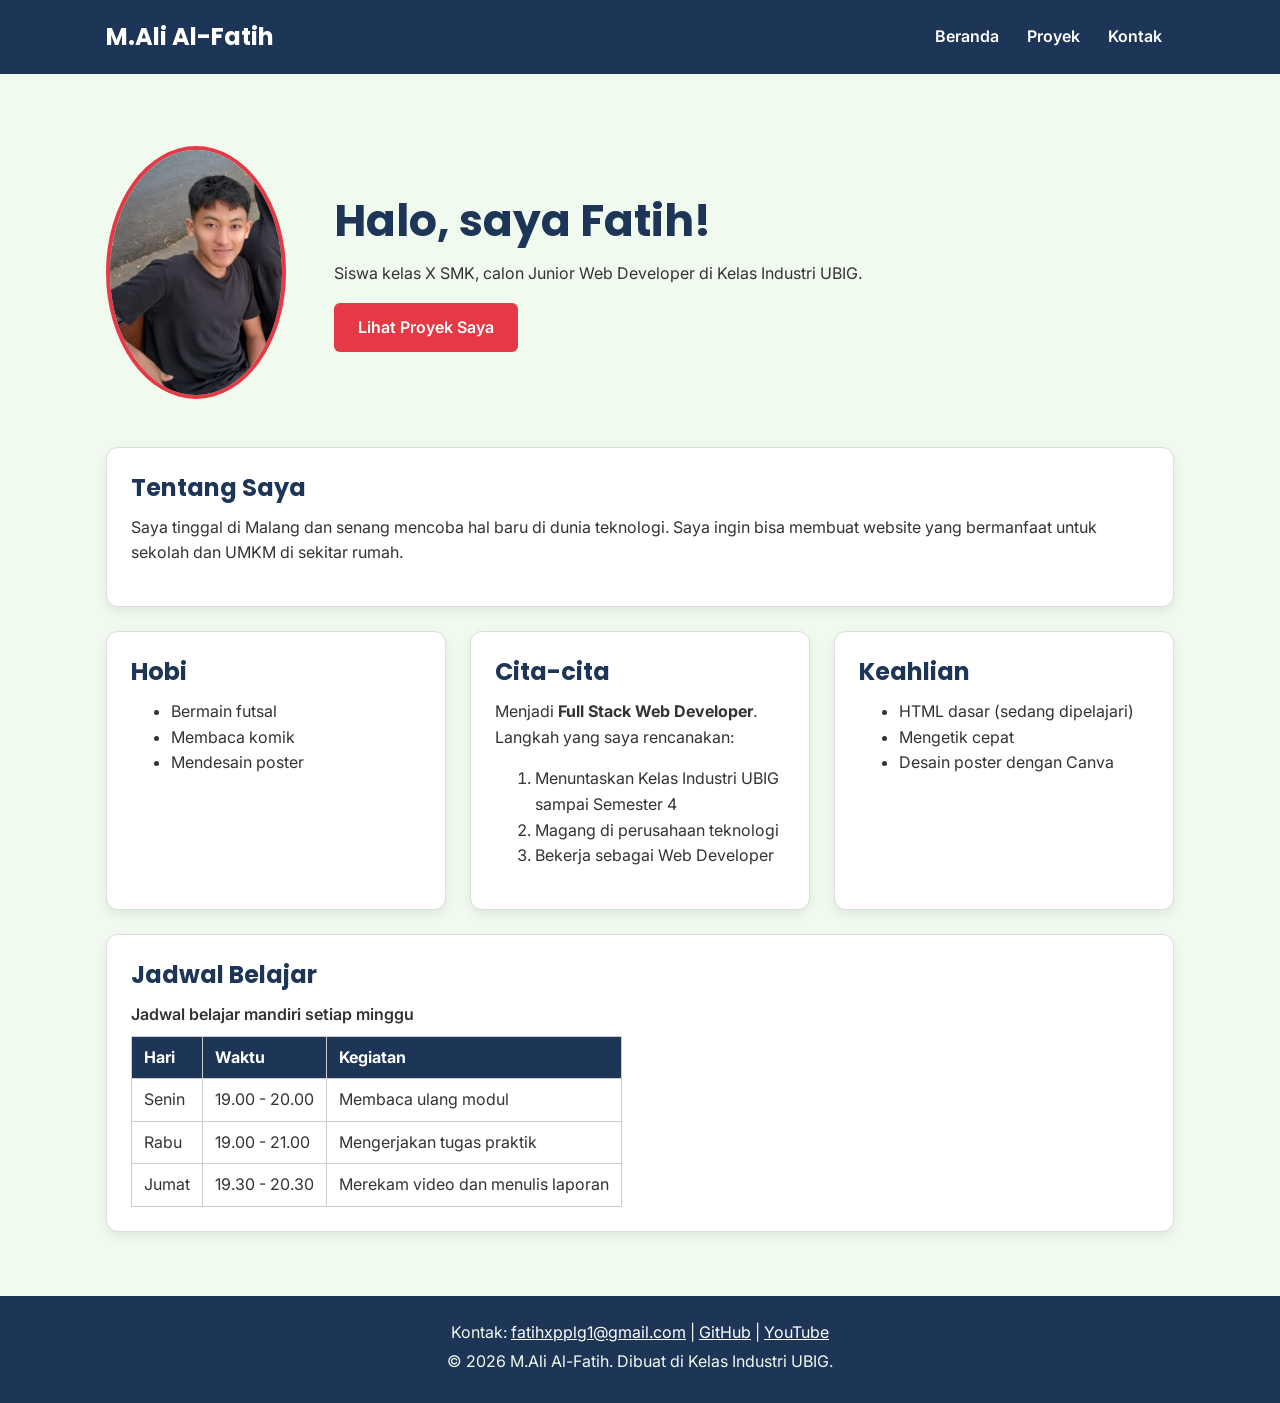
==== index.html @ ec4438b0 "feat: menambahkan html pertama" ====
<!DOCTYPE html>
<html lang="id">
<head>
  <meta charset="UTF-8">
  <meta name="viewport" content="width=device-width, initial-scale=1.0">
  <title>M.Ali Al-Fatih | Beranda</title>
  <link rel="preconnect" href="https://fonts.googleapis.com">
  <link rel="preconnect" href="https://fonts.gstatic.com" crossorigin>
  <link href="https://fonts.googleapis.com/css2?family=Inter:wght@400;600&family=Poppins:wght@600;700&display=swap" rel="stylesheet">
  <link rel="stylesheet" href="css/style.css">
</head>
<body>
  <header>
    <div class="container navbar">
      <h1>M.Ali Al-Fatih</h1>
      <nav class="menu-laptop">
        <ul>
          <li><a href="index.html">Beranda</a></li>
          <li><a href="proyek.html">Proyek</a></li>
          <li><a href="kontak.html">Kontak</a></li>
        </ul>
      </nav>
      <!-- Tantangan: menu ponsel yang bisa dibuka-tutup -->
      <details class="menu-ponsel">
        <summary>Menu</summary>
        <nav>
          <ul>
            <li><a href="index.html">Beranda</a></li>
            <li><a href="proyek.html">Proyek</a></li>
            <li><a href="kontak.html">Kontak</a></li>
          </ul>
        </nav>
      </details>
    </div>
  </header>

  <main>
    <div class="container">
      <section class="hero">
        <img src="img/foto-profil.png" alt="Foto profil Andi Pratama" width="180">
        <div>
          <h2>Halo, saya Fatih!</h2>
          <p>Siswa kelas X SMK, calon Junior Web Developer di Kelas Industri UBIG.</p>
          <a href="proyek.html" class="tombol">Lihat Proyek Saya</a>
        </div>
      </section>

      <section class="kartu">
        <h2>Tentang Saya</h2>
        <p>Saya tinggal di Malang dan senang mencoba hal baru di dunia teknologi. Saya ingin bisa membuat website yang bermanfaat untuk sekolah dan UMKM di sekitar rumah.</p>
      </section>

      <div class="daftar-kartu">
        <section class="kartu">
          <h2>Hobi</h2>
          <ul>
            <li>Bermain futsal</li>
            <li>Membaca komik</li>
            <li>Mendesain poster</li>
          </ul>
        </section>

        <section class="kartu">
          <h2>Cita-cita</h2>
          <p>Menjadi <strong>Full Stack Web Developer</strong>. Langkah yang saya rencanakan:</p>
          <ol>
            <li>Menuntaskan Kelas Industri UBIG sampai Semester 4</li>
            <li>Magang di perusahaan teknologi</li>
            <li>Bekerja sebagai Web Developer</li>
          </ol>
        </section>

        <section class="kartu">
          <h2>Keahlian</h2>
          <ul>
            <li>HTML dasar (sedang dipelajari)</li>
            <li>Mengetik cepat</li>
            <li>Desain poster dengan Canva</li>
          </ul>
        </section>
      </div>

      <section class="kartu">
        <h2>Jadwal Belajar</h2>
        <table>
          <caption>Jadwal belajar mandiri setiap minggu</caption>
          <thead>
            <tr>
              <th>Hari</th>
              <th>Waktu</th>
              <th>Kegiatan</th>
            </tr>
          </thead>
          <tbody>
            <tr>
              <td>Senin</td>
              <td>19.00 - 20.00</td>
              <td>Membaca ulang modul</td>
            </tr>
            <tr>
              <td>Rabu</td>
              <td>19.00 - 21.00</td>
              <td>Mengerjakan tugas praktik</td>
            </tr>
            <tr>
              <td>Jumat</td>
              <td>19.30 - 20.30</td>
              <td>Merekam video dan menulis laporan</td>
            </tr>
          </tbody>
        </table>
      </section>
    </div>
  </main>

  <footer>
    <p>Kontak: <a href="mailto:fatihxpplg1@gmail.com">fatihxpplg1@gmail.com</a> |
      <a href="https://github.com/" target="_blank">GitHub</a> |
      <a href="https://www.youtube.com/" target="_blank">YouTube</a></p>
    <p>&copy; 2026 M.Ali Al-Fatih. Dibuat di Kelas Industri UBIG.</p>
  </footer>
</body>
</html>
---- css/style.css ----
/* Gaya portofolio Andi Pratama
   Palet: #1D3557 (utama), #E63946 (aksen), #F1FAEE (latar)
   Huruf: Poppins (judul), Inter (isi)
   Tata letak: mobile first, titik ubah 768px (tablet) dan 1024px (laptop) */

/* 1. Reset */
* {
  box-sizing: border-box;
  margin: 0;
}

img {
  max-width: 100%;
  height: auto;
}

/* 2. Dasar halaman: warna dan huruf */
body {
  font-family: "Inter", Arial, sans-serif;
  font-size: 1rem;
  line-height: 1.6;
  color: #333333;
  background-color: #F1FAEE;
}

h1, h2, h3 {
  font-family: "Poppins", Arial, sans-serif;
  color: #1D3557;
  line-height: 1.3;
}

h2 {
  margin-bottom: 0.75rem;
}

p, ul, ol {
  margin-bottom: 1rem;
}

a {
  color: #E63946;
}

/* 3. Wadah, header, dan menu */
.container {
  max-width: 1100px;
  margin: 0 auto;
  padding: 0 1rem;
}

header {
  background-color: #1D3557;
  color: #FFFFFF;
  padding: 1rem 0;
}

header h1 {
  color: #FFFFFF;
  font-size: 1.5rem;
}

.navbar {
  display: flex;
  flex-wrap: wrap;
  justify-content: space-between;
  align-items: center;
  gap: 0.5rem;
}

nav ul {
  display: flex;
  gap: 0.25rem;
  padding: 0;
  margin: 0;
  list-style: none;
}

nav a {
  display: inline-block;
  padding: 0.5rem 0.75rem;
  border-radius: 6px;
  color: #FFFFFF;
  font-weight: 600;
  text-decoration: none;
}

/* Tantangan: menu ponsel buka-tutup dengan details */
.menu-laptop {
  display: none;
}

.menu-ponsel summary {
  padding: 0.5rem 0.75rem;
  border: 1px solid #FFFFFF;
  border-radius: 6px;
  font-weight: 600;
  cursor: pointer;
}

.menu-ponsel ul {
  flex-direction: column;
  margin-top: 0.5rem;
}

/* 4. Isi utama, hero, dan kartu */
main {
  padding: 1.5rem 0;
}

.hero {
  display: flex;
  flex-direction: column;
  align-items: center;
  gap: 1.5rem;
  padding: 1rem 0 2rem;
  text-align: center;
}

.hero img {
  border: 4px solid #E63946;
  border-radius: 50%;
}

.hero h2 {
  font-size: 2rem;
}

.tombol {
  display: inline-block;
  padding: 0.75rem 1.5rem;
  border-radius: 6px;
  background-color: #E63946;
  color: #FFFFFF;
  font-weight: 600;
  text-decoration: none;
}

.kartu {
  background-color: #FFFFFF;
  padding: 1rem;
  margin-bottom: 1.5rem;
  border: 1px solid #DDDDDD;
  border-radius: 12px;
  box-shadow: 0 4px 12px rgba(0, 0, 0, 0.08);
}

.daftar-kartu {
  display: flex;
  flex-wrap: wrap;
  gap: 1.5rem;
  margin-bottom: 1.5rem;
}

.daftar-kartu .kartu {
  flex: 1 1 280px;
  margin-bottom: 0;
}

article img {
  border-radius: 8px;
  border: 1px solid #DDDDDD;
}

/* 5. Tabel */
table {
  border-collapse: collapse;
}

caption {
  font-weight: 600;
  text-align: left;
  margin-bottom: 0.5rem;
}

th, td {
  border: 1px solid #CCCCCC;
  padding: 0.5rem 0.75rem;
  text-align: left;
}

th {
  background-color: #1D3557;
  color: #FFFFFF;
}

/* 6. Form */
label {
  font-weight: 600;
}

input, select, textarea {
  width: 100%;
  max-width: 22rem;
  padding: 0.6rem;
  margin-top: 0.25rem;
  border: 1px solid #CCCCCC;
  border-radius: 6px;
  font-family: inherit;
  font-size: 1rem;
}

button {
  padding: 0.75rem 1.5rem;
  border: none;
  border-radius: 6px;
  background-color: #E63946;
  color: #FFFFFF;
  font-family: inherit;
  font-size: 1rem;
  font-weight: 600;
  cursor: pointer;
}

/* 7. Footer */
footer {
  background-color: #1D3557;
  color: #F1FAEE;
  text-align: center;
  padding: 1.5rem;
}

footer p {
  margin-bottom: 0.25rem;
}

footer a {
  color: #FFFFFF;
}

/* 8. Tablet: lebar layar 768px ke atas */
@media (min-width: 768px) {
  .menu-laptop {
    display: block;
  }

  .menu-ponsel {
    display: none;
  }

  .hero {
    flex-direction: row;
    padding: 2rem 0 3rem;
    text-align: left;
  }

  .kartu {
    padding: 1.5rem;
  }
}

/* 9. Laptop: lebar layar 1024px ke atas */
@media (min-width: 1024px) {
  main {
    padding: 2.5rem 0;
  }

  .hero {
    gap: 3rem;
  }

  .hero h2 {
    font-size: 2.75rem;
  }
}
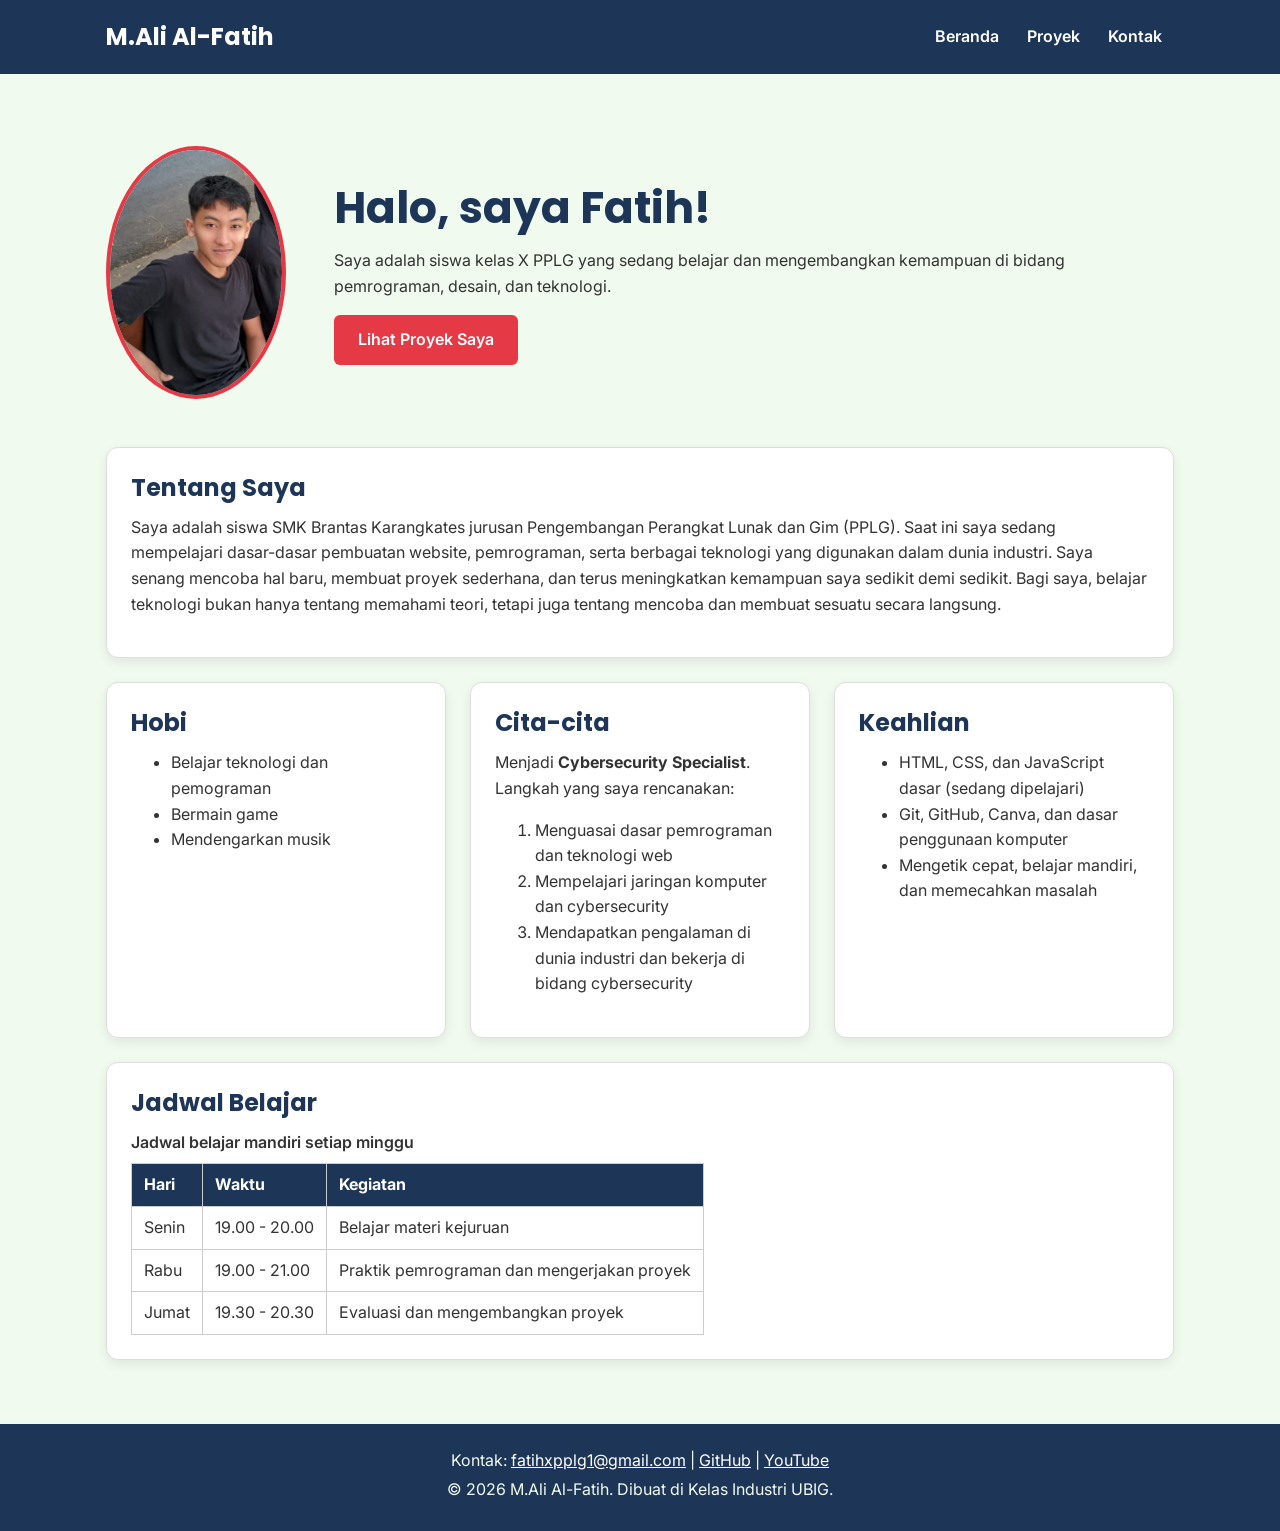
==== commit aa89e21d: "update halaman html" ====
--- a/index.html
+++ b/index.html
@@ -37,45 +37,47 @@
   <main>
     <div class="container">
       <section class="hero">
-        <img src="img/foto-profil.png" alt="Foto profil Andi Pratama" width="180">
+        <img src="img/foto-profil.png" alt="Foto profil M.Ali Al-Fatih" width="180">
         <div>
           <h2>Halo, saya Fatih!</h2>
-          <p>Siswa kelas X SMK, calon Junior Web Developer di Kelas Industri UBIG.</p>
+          <p>Saya adalah siswa kelas X PPLG yang sedang belajar dan mengembangkan kemampuan di bidang pemrograman, desain, dan teknologi.</p>
           <a href="proyek.html" class="tombol">Lihat Proyek Saya</a>
         </div>
       </section>
 
       <section class="kartu">
         <h2>Tentang Saya</h2>
-        <p>Saya tinggal di Malang dan senang mencoba hal baru di dunia teknologi. Saya ingin bisa membuat website yang bermanfaat untuk sekolah dan UMKM di sekitar rumah.</p>
+        <p>Saya adalah siswa SMK Brantas Karangkates jurusan Pengembangan Perangkat Lunak dan Gim (PPLG). Saat ini saya sedang mempelajari dasar-dasar pembuatan website, pemrograman, serta berbagai teknologi yang digunakan dalam dunia industri.
+
+Saya senang mencoba hal baru, membuat proyek sederhana, dan terus meningkatkan kemampuan saya sedikit demi sedikit. Bagi saya, belajar teknologi bukan hanya tentang memahami teori, tetapi juga tentang mencoba dan membuat sesuatu secara langsung.</p>
       </section>
 
       <div class="daftar-kartu">
         <section class="kartu">
           <h2>Hobi</h2>
           <ul>
-            <li>Bermain futsal</li>
-            <li>Membaca komik</li>
-            <li>Mendesain poster</li>
+            <li>Belajar teknologi dan pemograman</li>
+            <li>Bermain game </li>
+            <li>Mendengarkan musik</li>
           </ul>
         </section>
 
         <section class="kartu">
           <h2>Cita-cita</h2>
-          <p>Menjadi <strong>Full Stack Web Developer</strong>. Langkah yang saya rencanakan:</p>
+          <p>Menjadi <strong>Cybersecurity Specialist</strong>. Langkah yang saya rencanakan:</p>
           <ol>
-            <li>Menuntaskan Kelas Industri UBIG sampai Semester 4</li>
-            <li>Magang di perusahaan teknologi</li>
-            <li>Bekerja sebagai Web Developer</li>
+            <li>Menguasai dasar pemrograman dan teknologi web</li>
+            <li>Mempelajari jaringan komputer dan cybersecurity</li>
+            <li>Mendapatkan pengalaman di dunia industri dan bekerja di bidang cybersecurity</li>
           </ol>
         </section>
 
         <section class="kartu">
           <h2>Keahlian</h2>
           <ul>
-            <li>HTML dasar (sedang dipelajari)</li>
-            <li>Mengetik cepat</li>
-            <li>Desain poster dengan Canva</li>
+            <li> HTML, CSS, dan JavaScript dasar (sedang dipelajari)</li>
+            <li>Git, GitHub, Canva, dan dasar penggunaan komputer</li>
+            <li>Mengetik cepat, belajar mandiri, dan memecahkan masalah</li>
           </ul>
         </section>
       </div>
@@ -95,17 +97,19 @@
             <tr>
               <td>Senin</td>
               <td>19.00 - 20.00</td>
-              <td>Membaca ulang modul</td>
+              <td>Belajar materi kejuruan</td>
             </tr>
             <tr>
               <td>Rabu</td>
               <td>19.00 - 21.00</td>
-              <td>Mengerjakan tugas praktik</td>
+              <td>Praktik pemrograman dan mengerjakan proyek</td>
             </tr>
             <tr>
               <td>Jumat</td>
               <td>19.30 - 20.30</td>
-              <td>Merekam video dan menulis laporan</td>
+              <td>Evaluasi dan mengembangkan proyek
+
+</td>
             </tr>
           </tbody>
         </table>
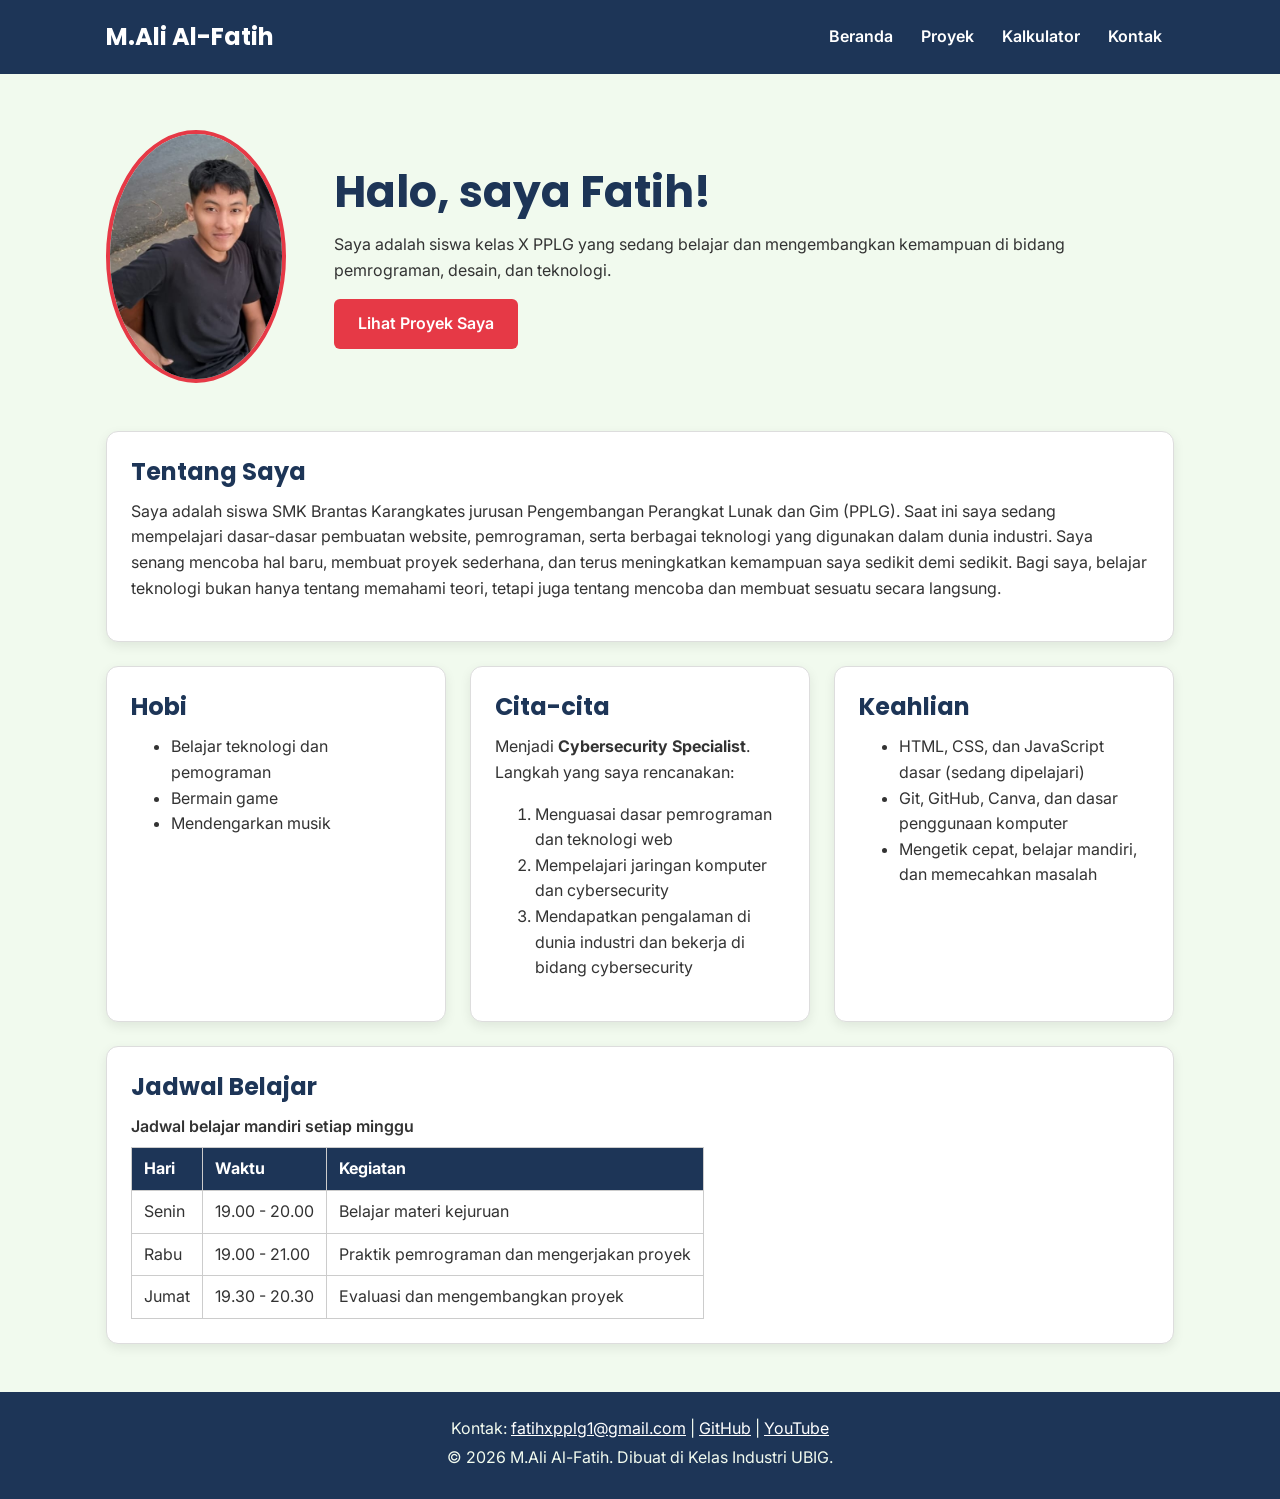
==== commit 93469fe7: "feat: update project" ====
--- a/index.html
+++ b/index.html
@@ -8,6 +8,9 @@
   <link rel="preconnect" href="https://fonts.gstatic.com" crossorigin>
   <link href="https://fonts.googleapis.com/css2?family=Inter:wght@400;600&family=Poppins:wght@600;700&display=swap" rel="stylesheet">
   <link rel="stylesheet" href="css/style.css">
+  <script src="js/latihan.js" defer></script>
+  <script src="js/logika.js" defer></script>
+  <script src="js/main.js" defer></script>
 </head>
 <body>
   <header>
@@ -17,6 +20,7 @@
         <ul>
           <li><a href="index.html">Beranda</a></li>
           <li><a href="proyek.html">Proyek</a></li>
+          <li><a href="kalkulator.html">Kalkulator</a></li>
           <li><a href="kontak.html">Kontak</a></li>
         </ul>
       </nav>
@@ -27,6 +31,7 @@
           <ul>
             <li><a href="index.html">Beranda</a></li>
             <li><a href="proyek.html">Proyek</a></li>
+            <li><a href="kalkulator.html">Kalkulator</a></li>
             <li><a href="kontak.html">Kontak</a></li>
           </ul>
         </nav>
@@ -119,8 +124,8 @@
 
   <footer>
     <p>Kontak: <a href="mailto:fatihxpplg1@gmail.com">fatihxpplg1@gmail.com</a> |
-      <a href="https://github.com/" target="_blank">GitHub</a> |
-      <a href="https://www.youtube.com/" target="_blank">YouTube</a></p>
+      <a href="https://github.com/fatih4710" target="_blank">GitHub</a> |
+      <a href="https://www.youtube.com/channel/UCp1tP5fYwFBVt3Q3WwWPWyw" target="_blank">YouTube</a></p>
     <p>&copy; 2026 M.Ali Al-Fatih. Dibuat di Kelas Industri UBIG.</p>
   </footer>
 </body>
--- a/css/style.css
+++ b/css/style.css
@@ -262,3 +262,14 @@
     font-size: 2.75rem;
   }
 }
+body {
+
+  min-height: 100vh;
+  display: flex;
+  flex-direction: column;
+}
+
+main {
+  flex: 1;
+  padding: 1.5rem 0;
+}
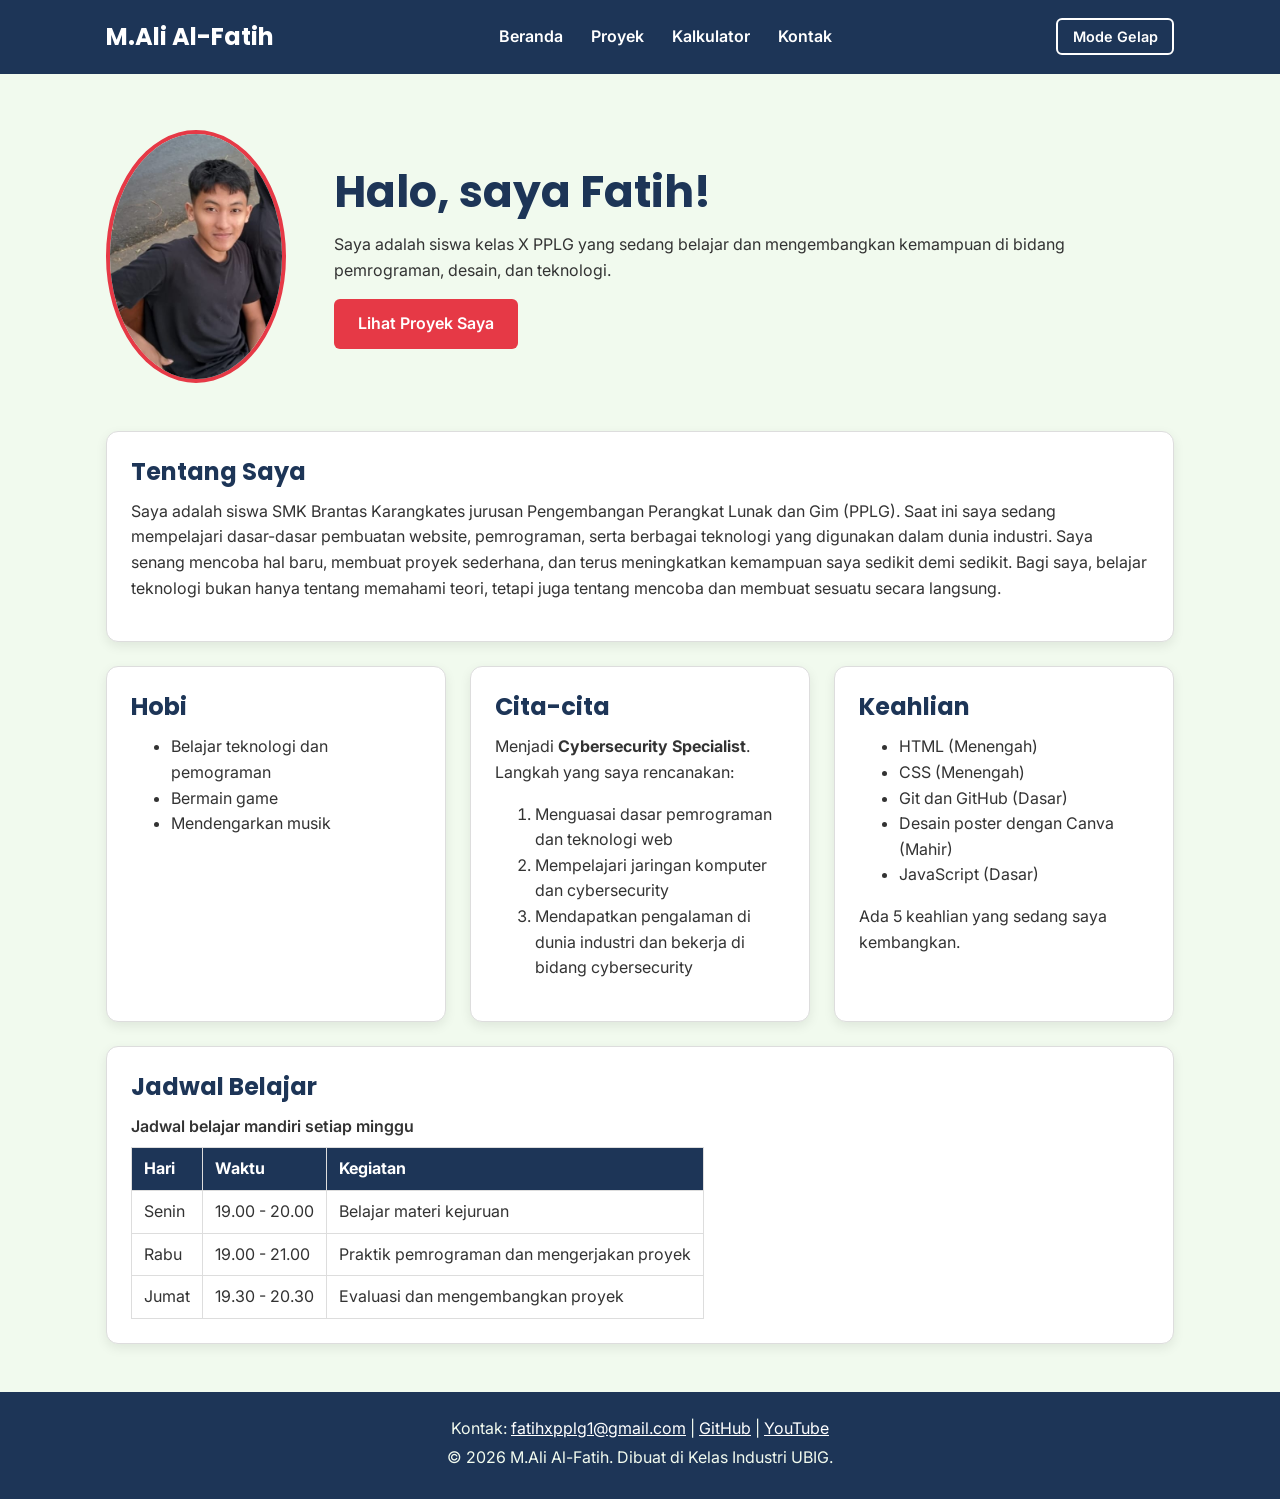
==== commit a65b1fb2: "feat: complete module 7" ====
--- a/index.html
+++ b/index.html
@@ -8,9 +8,9 @@
   <link rel="preconnect" href="https://fonts.gstatic.com" crossorigin>
   <link href="https://fonts.googleapis.com/css2?family=Inter:wght@400;600&family=Poppins:wght@600;700&display=swap" rel="stylesheet">
   <link rel="stylesheet" href="css/style.css">
-  <script src="js/latihan.js" defer></script>
-  <script src="js/logika.js" defer></script>
   <script src="js/main.js" defer></script>
+     <script src="js/logika.js" defer></script>
+     <script src="js/latihan.js" defer></script>
 </head>
 <body>
   <header>
@@ -24,6 +24,7 @@
           <li><a href="kontak.html">Kontak</a></li>
         </ul>
       </nav>
+      <button type="button" id="tombol-tema" class="tombol-tema">Mode Gelap</button>
       <!-- Tantangan: menu ponsel yang bisa dibuka-tutup -->
       <details class="menu-ponsel">
         <summary>Menu</summary>
@@ -79,11 +80,8 @@
 
         <section class="kartu">
           <h2>Keahlian</h2>
-          <ul>
-            <li> HTML, CSS, dan JavaScript dasar (sedang dipelajari)</li>
-            <li>Git, GitHub, Canva, dan dasar penggunaan komputer</li>
-            <li>Mengetik cepat, belajar mandiri, dan memecahkan masalah</li>
-          </ul>
+          <ul id="daftar-skill"></ul>
+          <p id="jumlah-skill"></p>
         </section>
       </div>
 
@@ -112,9 +110,7 @@
             <tr>
               <td>Jumat</td>
               <td>19.30 - 20.30</td>
-              <td>Evaluasi dan mengembangkan proyek
-
-</td>
+              <td>Evaluasi dan mengembangkan proyek</td>
             </tr>
           </tbody>
         </table>
@@ -129,7 +125,4 @@
     <p>&copy; 2026 M.Ali Al-Fatih. Dibuat di Kelas Industri UBIG.</p>
   </footer>
 </body>
-</html>
-
-
- 
+</html>
--- a/css/style.css
+++ b/css/style.css
@@ -272,4 +272,105 @@
 main {
   flex: 1;
   padding: 1.5rem 0;
+}/* ==========================================================
+   TAMBAHAN MODUL 7 - tempel di PALING BAWAH css/style.css
+   ========================================================== */
+
+/* 2. Variabel warna tema terang */
+:root {
+  --warna-utama: #1D3557;
+  --warna-judul: #1D3557;
+  --warna-aksen: #E63946;
+  --warna-tautan: #E63946;
+  --warna-latar: #F1FAEE;
+  --warna-teks: #333333;
+  --warna-kartu: #FFFFFF;
+  --warna-garis: #DDDDDD;
+}
+
+/* Warna yang berubah saat tema gelap memakai variabel */
+body {
+  background-color: var(--warna-latar);
+  color: var(--warna-teks);
+}
+
+h1, h2, h3 {
+  color: var(--warna-judul);
+}
+
+a {
+  color: var(--warna-tautan);
+}
+
+header, footer, th {
+  background-color: var(--warna-utama);
+}
+
+.kartu {
+  background-color: var(--warna-kartu);
+  border-color: var(--warna-garis);
+}
+
+article img, th, td, input, select, textarea {
+  border-color: var(--warna-garis);
+}
+
+/* 6. Isian form mengikuti tema dan teks penghitung */
+input, select, textarea {
+  background-color: var(--warna-kartu);
+  color: var(--warna-teks);
+}
+
+.keterangan {
+  font-size: 0.875rem;
+}
+
+/* 10. Tombol tema, filter, dan label kategori */
+.tombol-tema {
+  padding: 0.5rem 0.9rem;
+  border: 2px solid #FFFFFF;
+  background-color: transparent;
+  font-size: 0.9rem;
+}
+
+.filter {
+  display: flex;
+  flex-wrap: wrap;
+  gap: 0.5rem;
+  margin-bottom: 1rem;
+}
+
+.tombol-filter {
+  padding: 0.5rem 1rem;
+  border: 2px solid var(--warna-garis);
+  background-color: var(--warna-kartu);
+  color: var(--warna-judul);
+}
+
+.tombol-filter.aktif {
+  background-color: var(--warna-aksen);
+  border-color: var(--warna-aksen);
+  color: #FFFFFF;
+}
+
+.label {
+  display: inline-block;
+  padding: 0.1rem 0.6rem;
+  margin-bottom: 0.5rem;
+  border-radius: 999px;
+  background-color: var(--warna-latar);
+  color: var(--warna-judul);
+  font-size: 0.85rem;
+  font-weight: 600;
+}
+
+/* 11. Tema gelap: isi variabel diganti saat body memiliki class gelap */
+body.gelap {
+  --warna-utama: #0B1526;
+  --warna-judul: #A8DADC;
+  --warna-tautan: #FF8A8A;
+  --warna-latar: #121A24;
+  --warna-teks: #E3E8EE;
+  --warna-kartu: #1C2836;
+  --warna-garis: #34465A;
 }
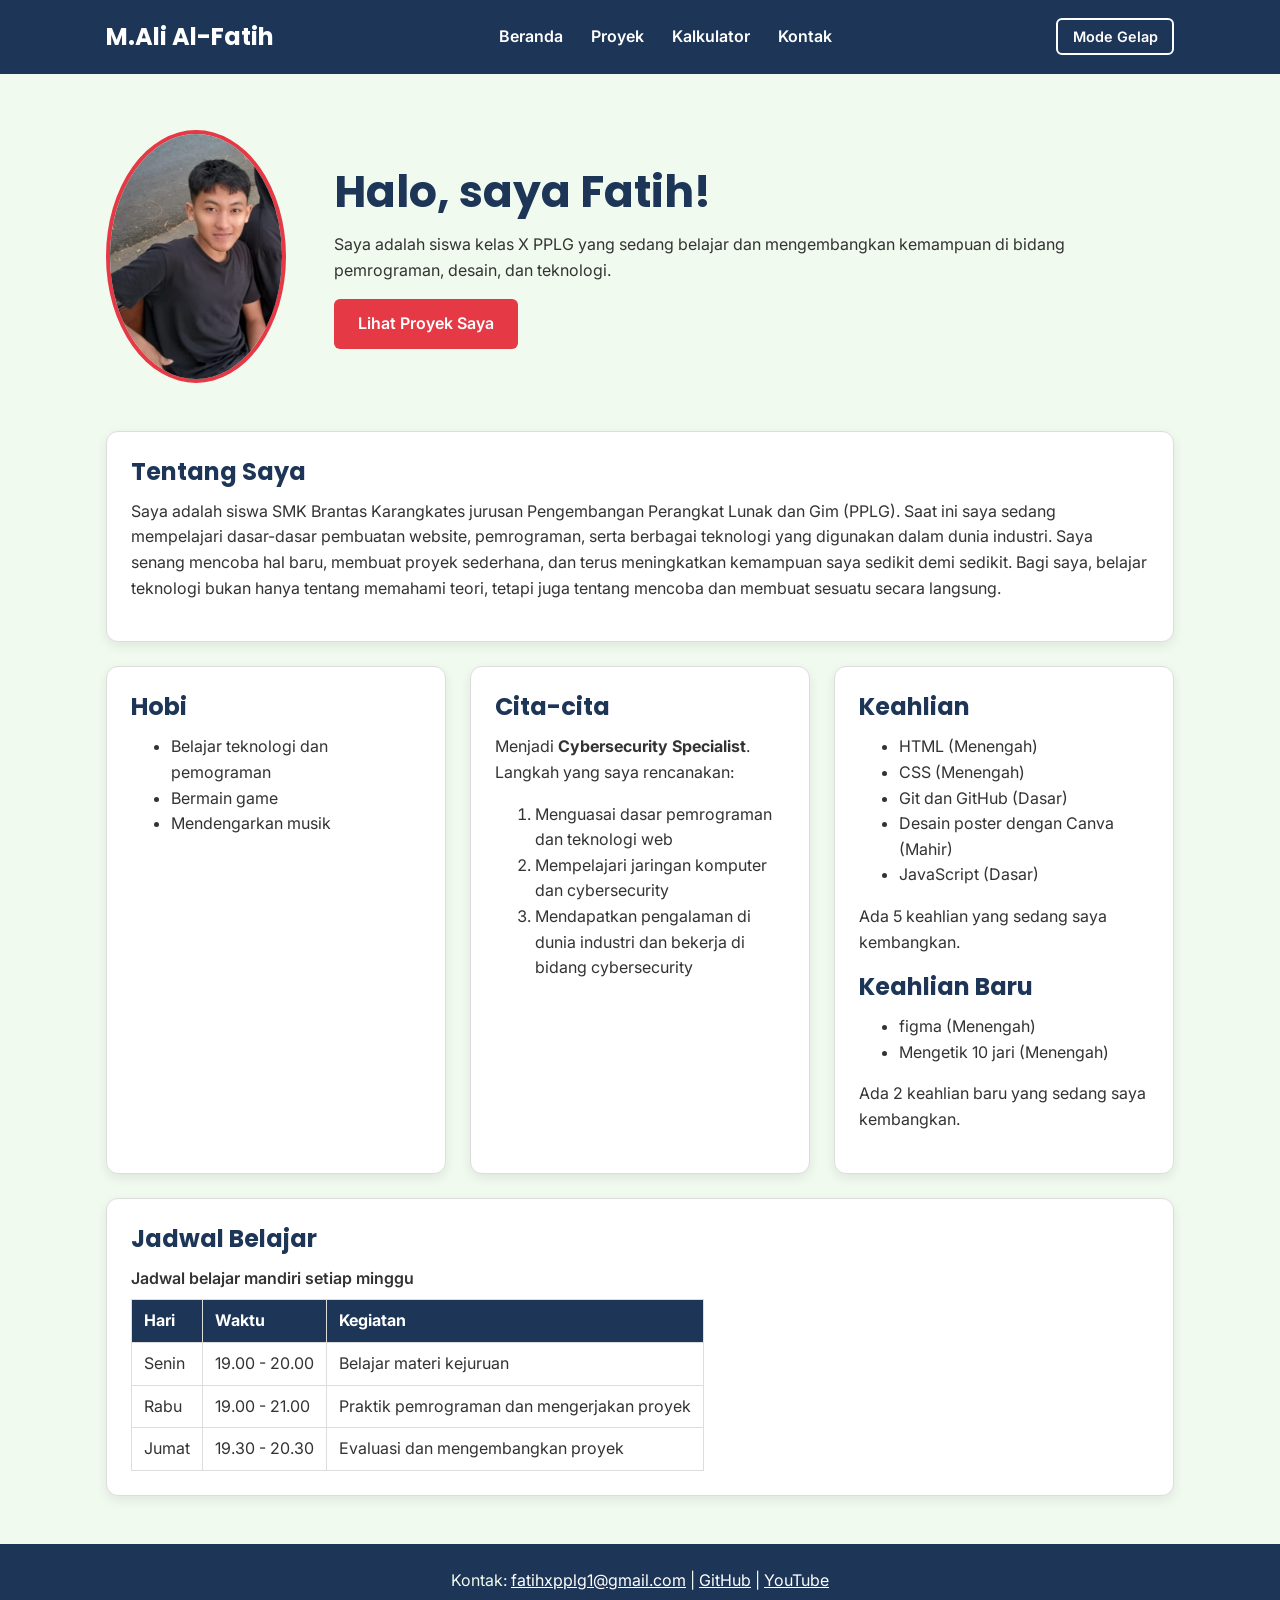
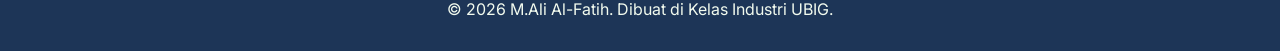
==== commit 19b25090: "feat: uji peaktik paket A tambah keahlihan dan sudah di-push" ====
--- a/index.html
+++ b/index.html
@@ -82,6 +82,10 @@
           <h2>Keahlian</h2>
           <ul id="daftar-skill"></ul>
           <p id="jumlah-skill"></p>
+          <h2>Keahlian Baru</h2>
+          <ul id="daftar-skill-baru"></ul>
+          <p id="jumlah-skill-baru"></p>
+          
         </section>
       </div>
 
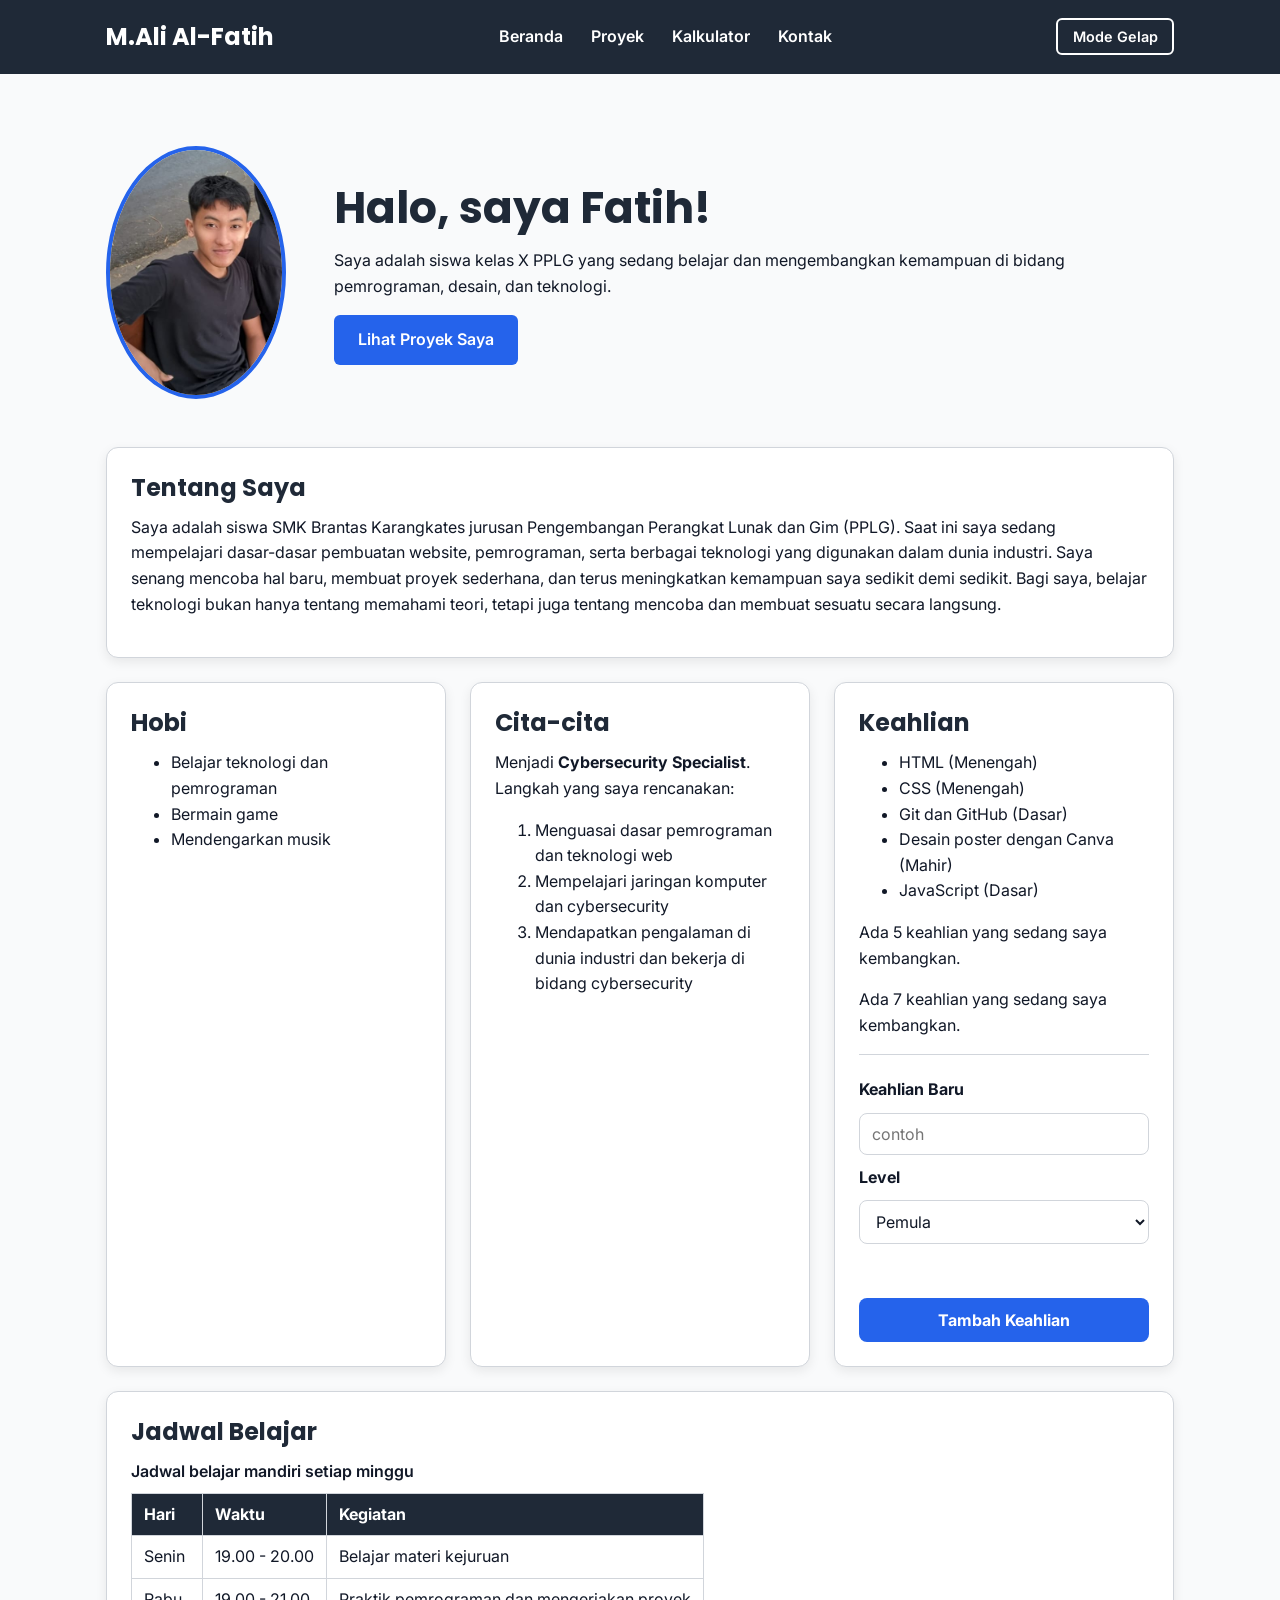
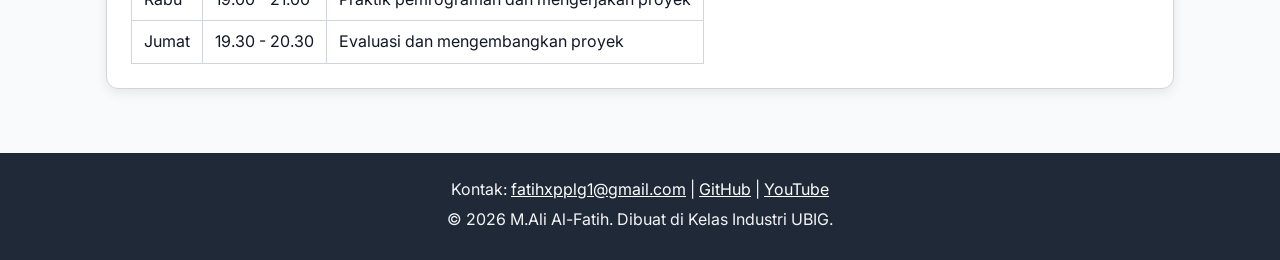
==== commit 5d021817: "fix: perbaiki navigasi, form keahlian, dan palet warna Closes #1" ====
--- a/index.html
+++ b/index.html
@@ -30,7 +30,7 @@
         <summary>Menu</summary>
         <nav>
           <ul>
-            <li><a href="index.html">Beranda</a></li>
+            <li><a href="index.html"class="active">Beranda</a></li>
             <li><a href="proyek.html">Proyek</a></li>
             <li><a href="kalkulator.html">Kalkulator</a></li>
             <li><a href="kontak.html">Kontak</a></li>
@@ -62,7 +62,7 @@
         <section class="kartu">
           <h2>Hobi</h2>
           <ul>
-            <li>Belajar teknologi dan pemograman</li>
+            <li>Belajar teknologi dan pemrograman</li>
             <li>Bermain game </li>
             <li>Mendengarkan musik</li>
           </ul>
@@ -82,10 +82,26 @@
           <h2>Keahlian</h2>
           <ul id="daftar-skill"></ul>
           <p id="jumlah-skill"></p>
-          <h2>Keahlian Baru</h2>
-          <ul id="daftar-skill-baru"></ul>
-          <p id="jumlah-skill-baru"></p>
-          
+<ul id="daftar-keahlian">
+  <!-- isi daftar dari keahlian.json, jangan diubah -->
+</ul>
+<p>Ada <span id="jumlah-keahlian">7</span> keahlian yang sedang saya kembangkan.</p>
+
+<form id="form-keahlian" class="form-keahlian">
+  <label for="input-keahlian">Keahlian Baru</label>
+  <input type="text" id="input-keahlian" placeholder="contoh">
+
+  <label for="level-keahlian">Level</label>
+  <select id="level-keahlian">
+    <option value="Pemula">Pemula</option>
+    <option value="Dasar">Dasar</option>
+    <option value="Menengah">Menengah</option>
+    <option value="Mahir">Mahir</option>
+  </select>
+
+  <p id="pesan-keahlian" class="pesan-keahlian" role="alert"></p>
+  <button type="submit">Tambah Keahlian</button>
+</form>
         </section>
       </div>
 
--- a/css/style.css
+++ b/css/style.css
@@ -1,9 +1,36 @@
-/* Gaya portofolio Andi Pratama
-   Palet: #1D3557 (utama), #E63946 (aksen), #F1FAEE (latar)
+/* Gaya Portofolio v2
+   Palet: Abu Gelap + Biru
    Huruf: Poppins (judul), Inter (isi)
-   Tata letak: mobile first, titik ubah 768px (tablet) dan 1024px (laptop) */
-
-/* 1. Reset */
+   Tata letak: mobile first, titik ubah 768px (tablet) dan 1024px (laptop)
+   Tema gelap: aktif saat <body> memiliki class "gelap" */
+
+/* 1. Variabel warna (tema terang) */
+:root {
+  --warna-utama: #1F2937;        /* header, footer, kepala tabel */
+  --warna-judul: #1F2937;
+  --warna-aksen: #2563EB;        /* tombol dan penanda aktif */
+  --warna-tautan: #1D4ED8;
+  --warna-latar: #F9FAFB;
+  --warna-teks: #111827;
+  --warna-kartu: #FFFFFF;
+  --warna-garis: #D1D5DB;
+  --warna-teks-tombol: #FFFFFF;  /* tulisan di atas warna aksen */
+}
+
+/* Tema gelap: isi variabel diganti saat body memiliki class gelap */
+body.gelap {
+  --warna-utama: #111827;
+  --warna-judul: #93C5FD;
+  --warna-aksen: #60A5FA;
+  --warna-tautan: #93C5FD;
+  --warna-latar: #0B1220;
+  --warna-teks: #F3F4F6;
+  --warna-kartu: #1F2937;
+  --warna-garis: #374151;
+  --warna-teks-tombol: #0B1220;
+}
+
+/* 2. Reset */
 * {
   box-sizing: border-box;
   margin: 0;
@@ -14,18 +41,21 @@
   height: auto;
 }
 
-/* 2. Dasar halaman: warna dan huruf */
+/* 3. Dasar halaman: warna dan huruf */
 body {
+  min-height: 100vh;
+  display: flex;
+  flex-direction: column;
   font-family: "Inter", Arial, sans-serif;
   font-size: 1rem;
   line-height: 1.6;
-  color: #333333;
-  background-color: #F1FAEE;
+  color: var(--warna-teks);
+  background-color: var(--warna-latar);
 }
 
 h1, h2, h3 {
   font-family: "Poppins", Arial, sans-serif;
-  color: #1D3557;
+  color: var(--warna-judul);
   line-height: 1.3;
 }
 
@@ -38,10 +68,21 @@
 }
 
 a {
-  color: #E63946;
-}
-
-/* 3. Wadah, header, dan menu */
+  color: var(--warna-tautan);
+}
+
+/* Garis fokus untuk pengguna keyboard */
+a:focus-visible,
+button:focus-visible,
+input:focus-visible,
+select:focus-visible,
+textarea:focus-visible,
+summary:focus-visible {
+  outline: 3px solid var(--warna-aksen);
+  outline-offset: 2px;
+}
+
+/* 4. Wadah, header, dan menu */
 .container {
   max-width: 1100px;
   margin: 0 auto;
@@ -49,7 +90,7 @@
 }
 
 header {
-  background-color: #1D3557;
+  background-color: var(--warna-utama);
   color: #FFFFFF;
   padding: 1rem 0;
 }
@@ -84,7 +125,13 @@
   text-decoration: none;
 }
 
-/* Tantangan: menu ponsel buka-tutup dengan details */
+/* Penanda halaman yang sedang dibuka */
+nav a.active {
+  border-bottom: 3px solid #FFFFFF;
+  font-weight: bold;
+}
+
+/* Menu ponsel buka-tutup dengan details */
 .menu-laptop {
   display: none;
 }
@@ -102,8 +149,9 @@
   margin-top: 0.5rem;
 }
 
-/* 4. Isi utama, hero, dan kartu */
+/* 5. Isi utama, hero, dan kartu */
 main {
+  flex: 1;
   padding: 1.5rem 0;
 }
 
@@ -117,7 +165,7 @@
 }
 
 .hero img {
-  border: 4px solid #E63946;
+  border: 4px solid var(--warna-aksen);
   border-radius: 50%;
 }
 
@@ -129,17 +177,21 @@
   display: inline-block;
   padding: 0.75rem 1.5rem;
   border-radius: 6px;
-  background-color: #E63946;
-  color: #FFFFFF;
+  background-color: var(--warna-aksen);
+  color: var(--warna-teks-tombol);
   font-weight: 600;
   text-decoration: none;
 }
 
+.tombol:hover {
+  filter: brightness(0.92);
+}
+
 .kartu {
-  background-color: #FFFFFF;
+  background-color: var(--warna-kartu);
   padding: 1rem;
   margin-bottom: 1.5rem;
-  border: 1px solid #DDDDDD;
+  border: 1px solid var(--warna-garis);
   border-radius: 12px;
   box-shadow: 0 4px 12px rgba(0, 0, 0, 0.08);
 }
@@ -158,10 +210,10 @@
 
 article img {
   border-radius: 8px;
-  border: 1px solid #DDDDDD;
-}
-
-/* 5. Tabel */
+  border: 1px solid var(--warna-garis);
+}
+
+/* 6. Tabel */
 table {
   border-collapse: collapse;
 }
@@ -173,17 +225,17 @@
 }
 
 th, td {
-  border: 1px solid #CCCCCC;
+  border: 1px solid var(--warna-garis);
   padding: 0.5rem 0.75rem;
   text-align: left;
 }
 
 th {
-  background-color: #1D3557;
-  color: #FFFFFF;
-}
-
-/* 6. Form */
+  background-color: var(--warna-utama);
+  color: #FFFFFF;
+}
+
+/* 7. Form */
 label {
   font-weight: 600;
 }
@@ -193,8 +245,10 @@
   max-width: 22rem;
   padding: 0.6rem;
   margin-top: 0.25rem;
-  border: 1px solid #CCCCCC;
+  border: 1px solid var(--warna-garis);
   border-radius: 6px;
+  background-color: var(--warna-kartu);
+  color: var(--warna-teks);
   font-family: inherit;
   font-size: 1rem;
 }
@@ -203,18 +257,26 @@
   padding: 0.75rem 1.5rem;
   border: none;
   border-radius: 6px;
-  background-color: #E63946;
-  color: #FFFFFF;
+  background-color: var(--warna-aksen);
+  color: var(--warna-teks-tombol);
   font-family: inherit;
   font-size: 1rem;
   font-weight: 600;
   cursor: pointer;
 }
 
-/* 7. Footer */
+button:hover {
+  filter: brightness(0.92);
+}
+
+.keterangan {
+  font-size: 0.875rem;
+}
+
+/* 8. Footer */
 footer {
-  background-color: #1D3557;
-  color: #F1FAEE;
+  background-color: var(--warna-utama);
+  color: #F3F4F6;
   text-align: center;
   padding: 1.5rem;
 }
@@ -227,109 +289,12 @@
   color: #FFFFFF;
 }
 
-/* 8. Tablet: lebar layar 768px ke atas */
-@media (min-width: 768px) {
-  .menu-laptop {
-    display: block;
-  }
-
-  .menu-ponsel {
-    display: none;
-  }
-
-  .hero {
-    flex-direction: row;
-    padding: 2rem 0 3rem;
-    text-align: left;
-  }
-
-  .kartu {
-    padding: 1.5rem;
-  }
-}
-
-/* 9. Laptop: lebar layar 1024px ke atas */
-@media (min-width: 1024px) {
-  main {
-    padding: 2.5rem 0;
-  }
-
-  .hero {
-    gap: 3rem;
-  }
-
-  .hero h2 {
-    font-size: 2.75rem;
-  }
-}
-body {
-
-  min-height: 100vh;
-  display: flex;
-  flex-direction: column;
-}
-
-main {
-  flex: 1;
-  padding: 1.5rem 0;
-}/* ==========================================================
-   TAMBAHAN MODUL 7 - tempel di PALING BAWAH css/style.css
-   ========================================================== */
-
-/* 2. Variabel warna tema terang */
-:root {
-  --warna-utama: #1D3557;
-  --warna-judul: #1D3557;
-  --warna-aksen: #E63946;
-  --warna-tautan: #E63946;
-  --warna-latar: #F1FAEE;
-  --warna-teks: #333333;
-  --warna-kartu: #FFFFFF;
-  --warna-garis: #DDDDDD;
-}
-
-/* Warna yang berubah saat tema gelap memakai variabel */
-body {
-  background-color: var(--warna-latar);
-  color: var(--warna-teks);
-}
-
-h1, h2, h3 {
-  color: var(--warna-judul);
-}
-
-a {
-  color: var(--warna-tautan);
-}
-
-header, footer, th {
-  background-color: var(--warna-utama);
-}
-
-.kartu {
-  background-color: var(--warna-kartu);
-  border-color: var(--warna-garis);
-}
-
-article img, th, td, input, select, textarea {
-  border-color: var(--warna-garis);
-}
-
-/* 6. Isian form mengikuti tema dan teks penghitung */
-input, select, textarea {
-  background-color: var(--warna-kartu);
-  color: var(--warna-teks);
-}
-
-.keterangan {
-  font-size: 0.875rem;
-}
-
-/* 10. Tombol tema, filter, dan label kategori */
+/* 9. Tombol tema, filter, dan label kategori */
 .tombol-tema {
   padding: 0.5rem 0.9rem;
   border: 2px solid #FFFFFF;
   background-color: transparent;
+  color: #FFFFFF;
   font-size: 0.9rem;
 }
 
@@ -350,7 +315,7 @@
 .tombol-filter.aktif {
   background-color: var(--warna-aksen);
   border-color: var(--warna-aksen);
-  color: #FFFFFF;
+  color: var(--warna-teks-tombol);
 }
 
 .label {
@@ -364,13 +329,78 @@
   font-weight: 600;
 }
 
-/* 11. Tema gelap: isi variabel diganti saat body memiliki class gelap */
-body.gelap {
-  --warna-utama: #0B1526;
-  --warna-judul: #A8DADC;
-  --warna-tautan: #FF8A8A;
-  --warna-latar: #121A24;
-  --warna-teks: #E3E8EE;
-  --warna-kartu: #1C2836;
-  --warna-garis: #34465A;
+/* 10. Form tambah keahlian */
+.form-keahlian {
+  margin-top: 16px;
+  padding-top: 12px;
+  border-top: 1px solid var(--warna-garis);
+}
+
+.form-keahlian label {
+  display: block;
+  margin: 10px 0 6px;
+  font-weight: bold;
+}
+
+.form-keahlian input,
+.form-keahlian select {
+  width: 100%;
+  max-width: none;
+  padding: 10px 12px;
+  border-radius: 8px;
+}
+
+.form-keahlian button {
+  width: 100%;
+  margin-top: 12px;
+  padding: 12px;
+  border-radius: 8px;
+  font-weight: bold;
+}
+
+.pesan-keahlian {
+  min-height: 1.2em;
+  margin-top: 8px;
+  color: #B91C1C;
+  font-size: 0.9rem;
+}
+
+body.gelap .pesan-keahlian {
+  color: #FCA5A5;
+}
+
+/* 11. Tablet: lebar layar 768px ke atas */
+@media (min-width: 768px) {
+  .menu-laptop {
+    display: block;
+  }
+
+  .menu-ponsel {
+    display: none;
+  }
+
+  .hero {
+    flex-direction: row;
+    padding: 2rem 0 3rem;
+    text-align: left;
+  }
+
+  .kartu {
+    padding: 1.5rem;
+  }
+}
+
+/* 12. Laptop: lebar layar 1024px ke atas */
+@media (min-width: 1024px) {
+  main {
+    padding: 2.5rem 0;
+  }
+
+  .hero {
+    gap: 3rem;
+  }
+
+  .hero h2 {
+    font-size: 2.75rem;
+  }
 }
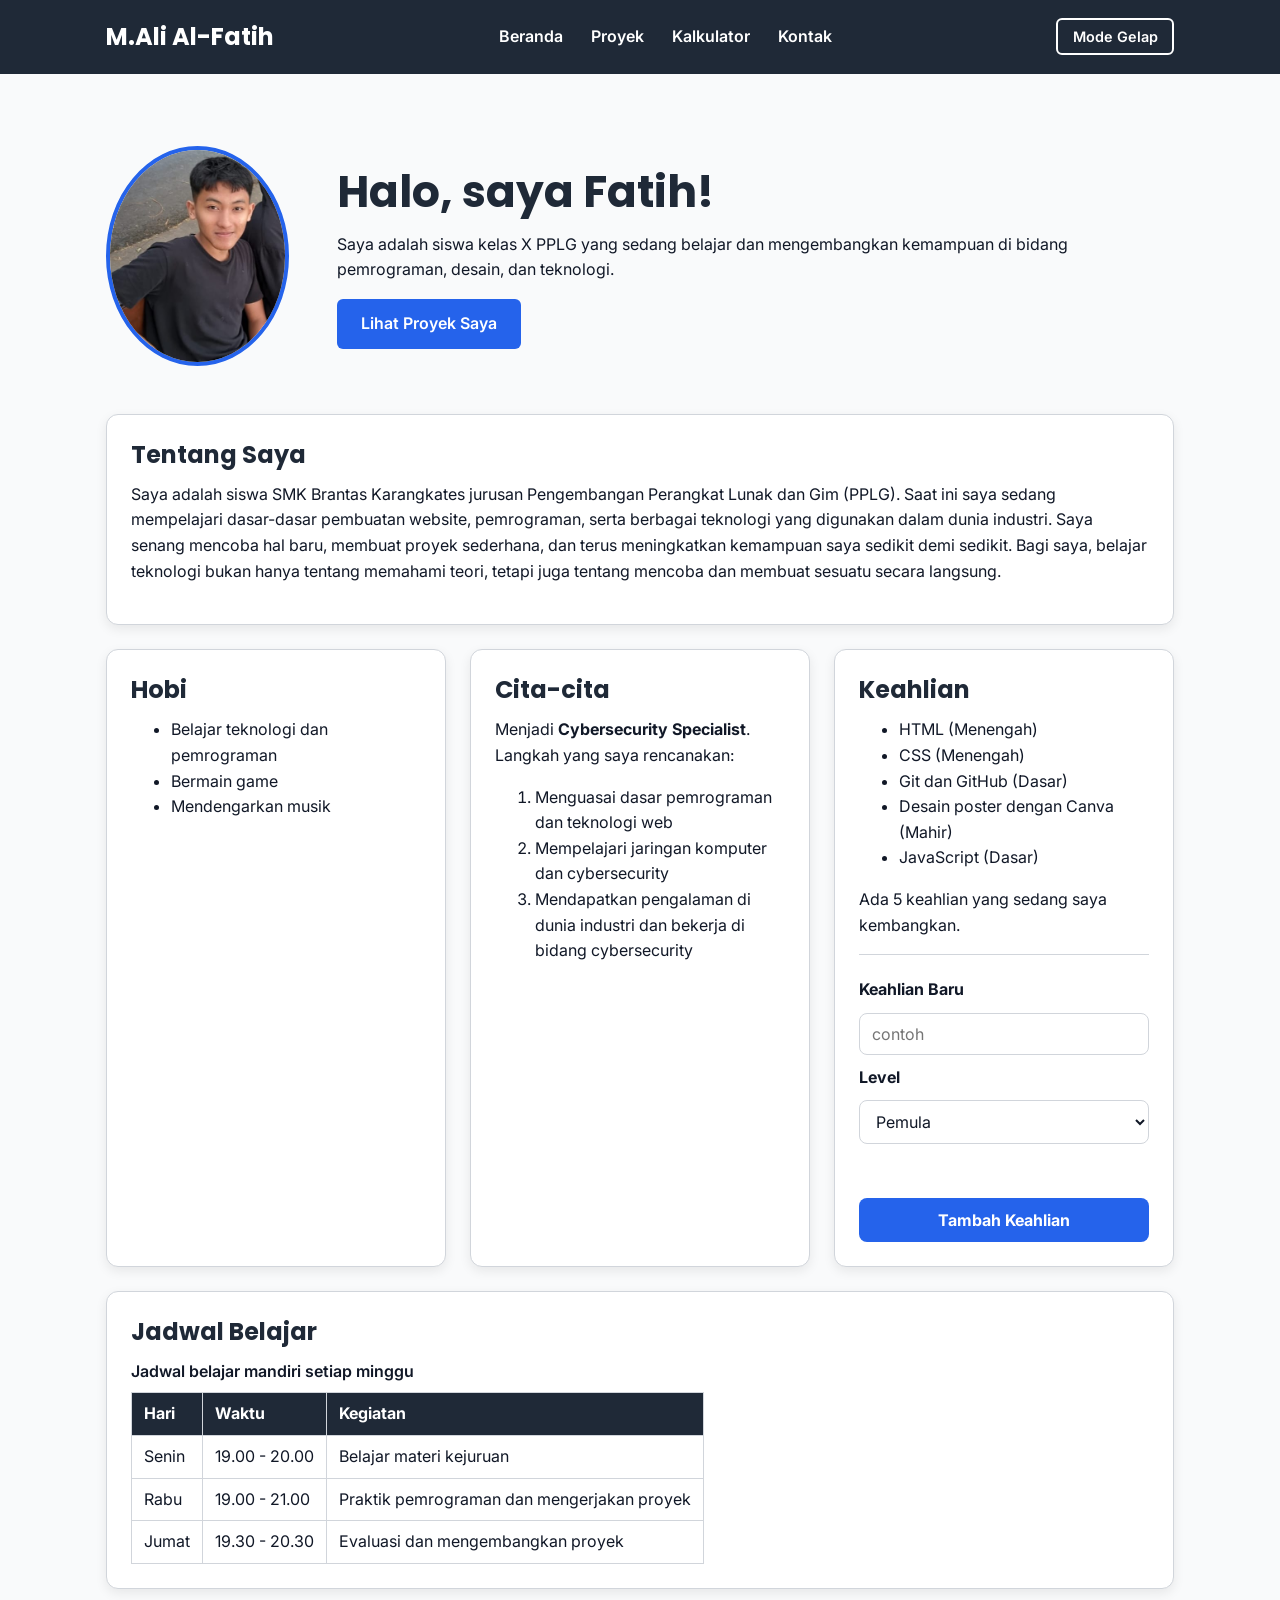
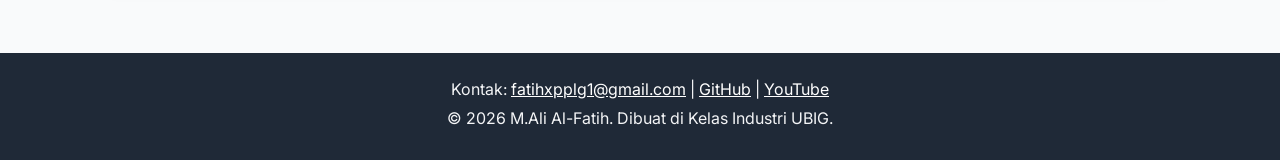
==== commit a3bd23bd: "docs: perbarui README Portofolio v2" ====
--- a/index.html
+++ b/index.html
@@ -85,7 +85,7 @@
 <ul id="daftar-keahlian">
   <!-- isi daftar dari keahlian.json, jangan diubah -->
 </ul>
-<p>Ada <span id="jumlah-keahlian">7</span> keahlian yang sedang saya kembangkan.</p>
+
 
 <form id="form-keahlian" class="form-keahlian">
   <label for="input-keahlian">Keahlian Baru</label>
--- a/css/style.css
+++ b/css/style.css
@@ -403,4 +403,14 @@
   .hero h2 {
     font-size: 2.75rem;
   }
+}
+.hero img {
+  border: 4px solid var(--warna-aksen);
+  border-radius: 50%;
+}.hero img {
+  width: 220px;
+  height: 220px;
+  object-fit: cover;
+  border: 4px solid var(--warna-aksen);
+  border-radius: 50%;
 }
